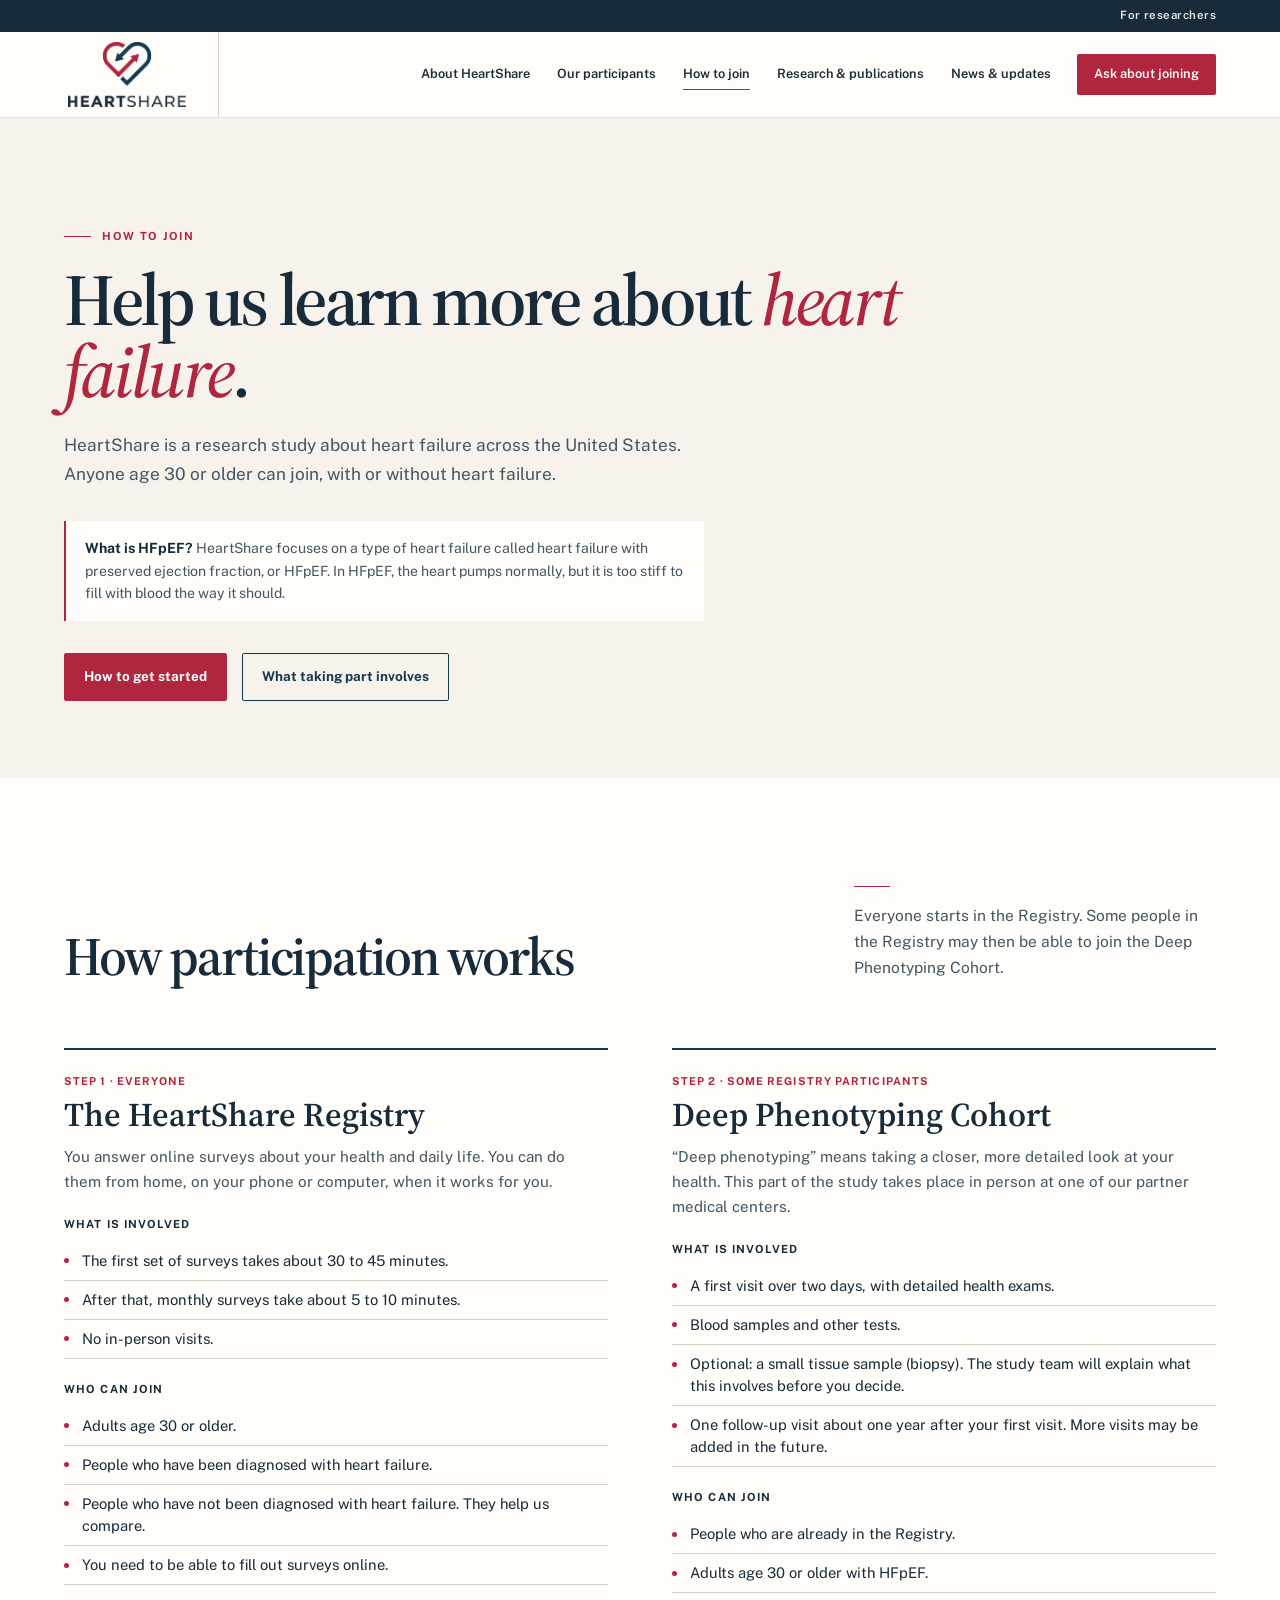
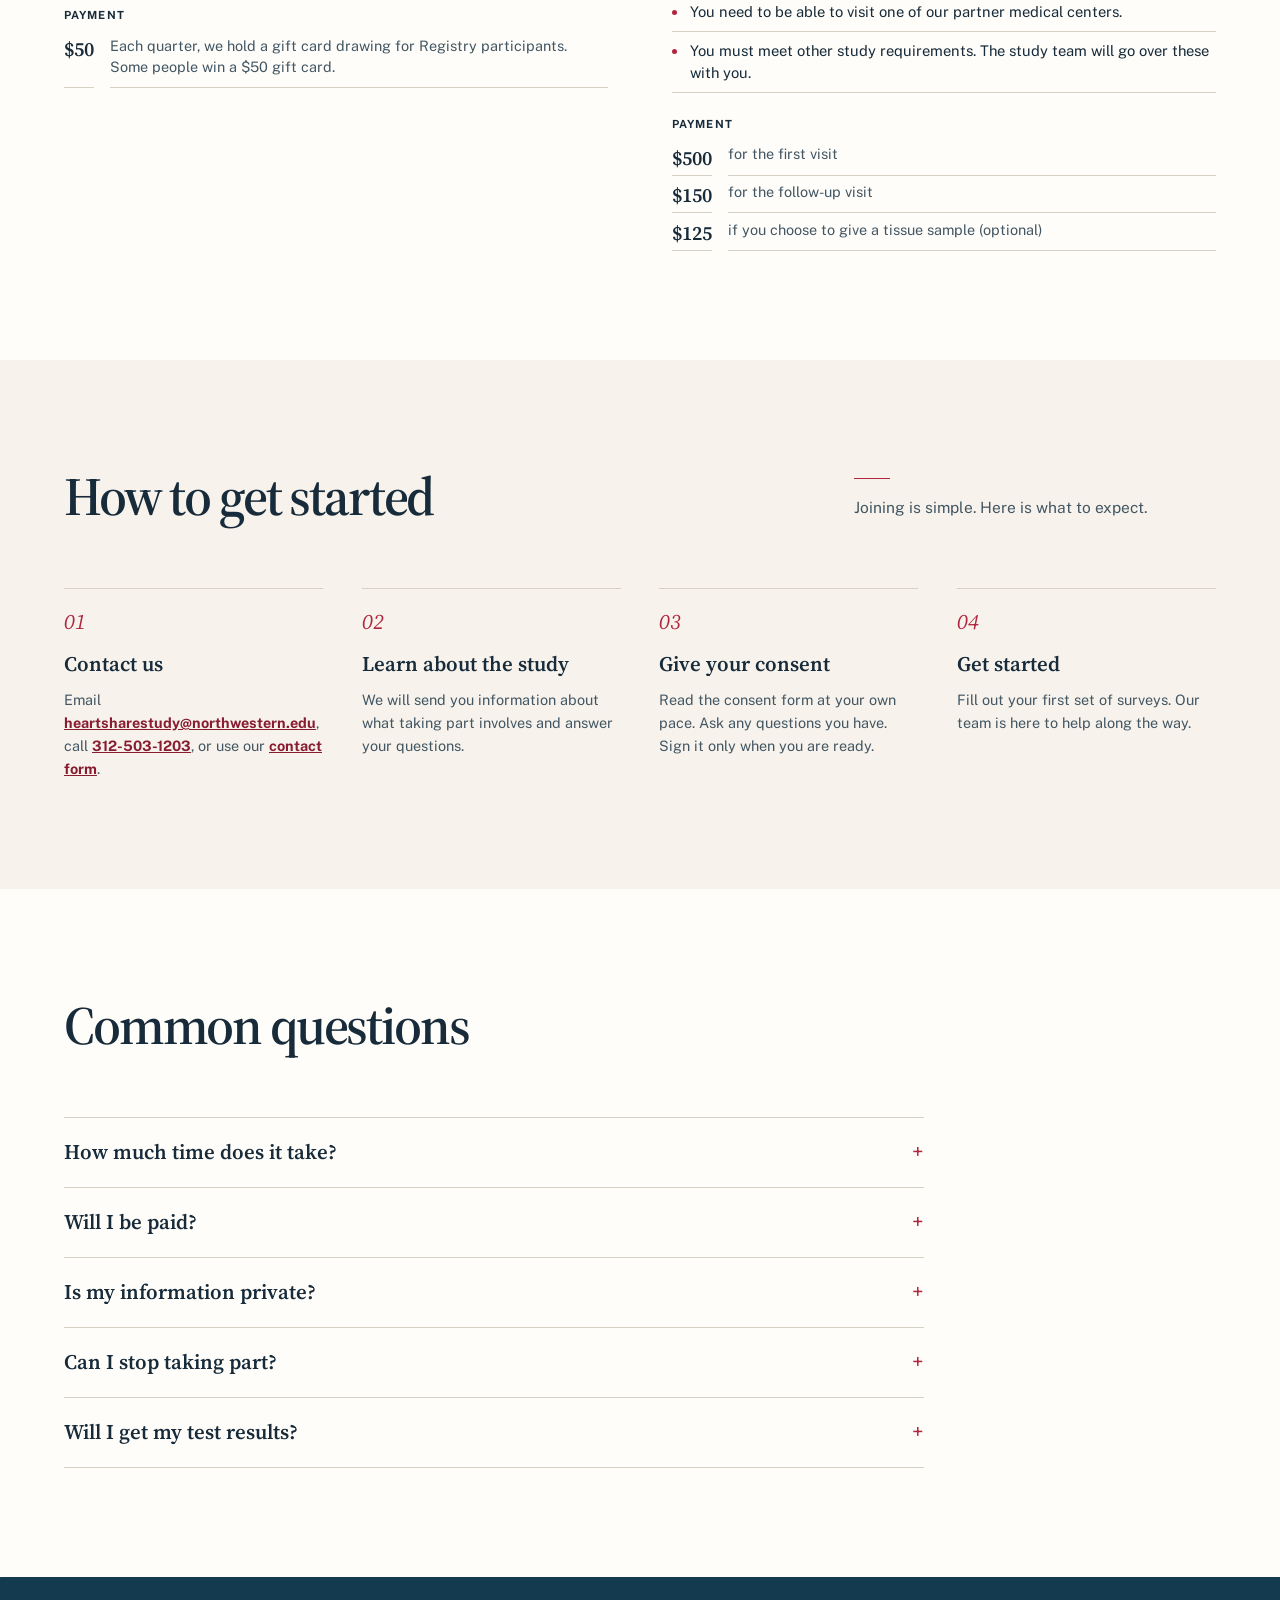
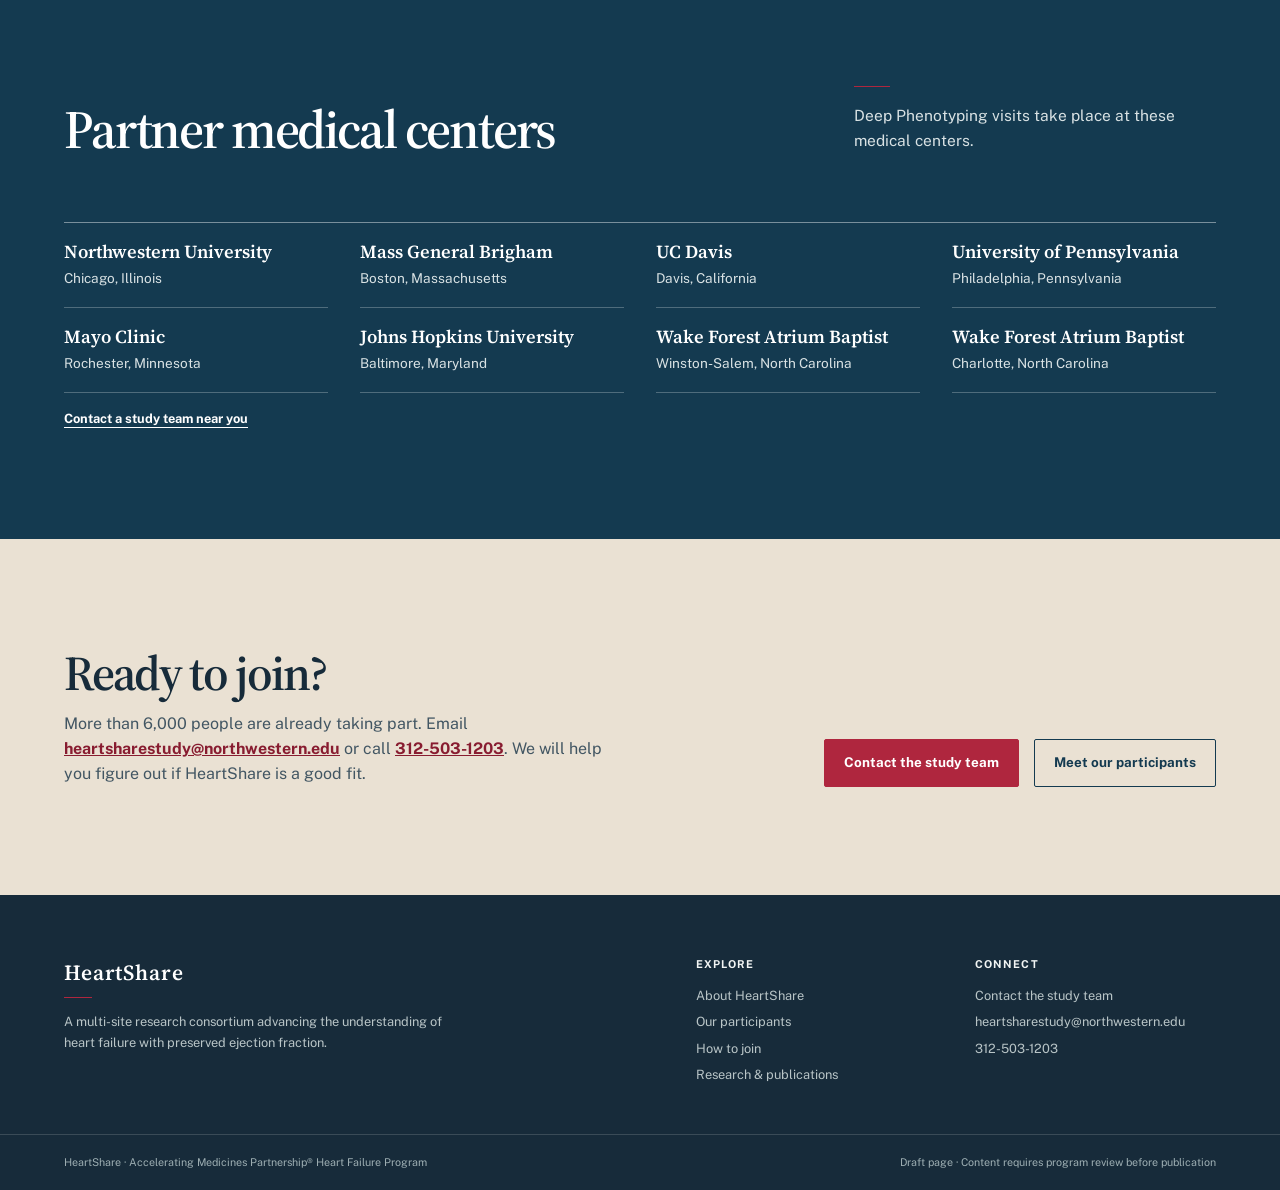
==== join.html @ 176fc203 "Add Our Participants and How to Join pages; share site styles - New our-participants.html: figures a" ====
<!doctype html>
<html lang="en">
  <head>
    <meta charset="UTF-8" />
    <meta name="viewport" content="width=device-width, initial-scale=1.0" />
    <meta name="description" content="How to join HeartShare, a national research study on heart failure. Anyone age 30 or older can join, with or without heart failure." />
    <title>How to join — HeartShare</title>
    <link rel="icon" type="image/png" href="heartshare-logo.png" />
    <link rel="preconnect" href="https://fonts.googleapis.com" />
    <link rel="preconnect" href="https://fonts.gstatic.com" crossorigin />
    <link href="https://fonts.googleapis.com/css2?family=Public+Sans:ital,wght@0,400;0,500;0,600;0,700;1,400&family=Source+Serif+4:ital,opsz,wght@0,8..60,500;0,8..60,600;0,8..60,700;1,8..60,500;1,8..60,600&display=swap" rel="stylesheet" />
    <link rel="stylesheet" href="site.css" />
    <style>
      /* How to join: plain answers in the order people ask them: what, who, how, questions, where. */
      .wrap{max-width:1280px;margin:auto}
      .hfpef-note{max-width:640px;margin:0 0 2rem;padding:1rem 1.2rem;border-left:2px solid var(--crimson);background:var(--paper);color:var(--ink-soft);font-size:.88rem;line-height:1.6}.hfpef-note strong{color:var(--ink)}
      .paths{background:var(--paper)}.path-grid{display:grid;grid-template-columns:repeat(2,minmax(0,1fr));gap:clamp(2rem,5vw,5rem)}
      .path{padding-top:1.4rem;border-top:2px solid var(--navy);scroll-margin-top:100px}.path-step{display:block;margin-bottom:.5rem;color:var(--crimson);font-size:.68rem;font-weight:700;letter-spacing:.1em;text-transform:uppercase}.path h3{margin:0 0 .6rem;font-family:var(--serif);font-size:clamp(1.7rem,2.6vw,2.2rem);font-weight:600;line-height:1.1}.path>p{max-width:520px;margin:0 0 1.4rem;color:var(--ink-soft);font-size:.95rem;line-height:1.65}
      .path h4{margin:1.4rem 0 .5rem;font-size:.7rem;font-weight:700;letter-spacing:.1em;text-transform:uppercase}.path ul{margin:0;padding:0;list-style:none}.path li{position:relative;padding:.5rem 0 .5rem 1.1rem;border-bottom:1px solid var(--line);font-size:.92rem;line-height:1.5}.path li::before{position:absolute;top:1.05rem;left:0;width:5px;height:5px;content:"";background:var(--crimson);border-radius:50%}
      .pay{display:grid;grid-template-columns:auto minmax(0,1fr);gap:.2rem 1rem;margin:0}.pay dt{font-family:var(--serif);font-size:1.25rem;font-weight:600}.pay dd{margin:0;padding:.2rem 0 .6rem;color:var(--ink-soft);font-size:.9rem;line-height:1.45;border-bottom:1px solid var(--line)}.pay dt{padding-top:.1rem;border-bottom:1px solid var(--line)}
      .steps-section{background:var(--cream)}.steps{display:grid;grid-template-columns:repeat(4,minmax(0,1fr));gap:clamp(1.2rem,3vw,2.5rem);margin:0;padding:0;list-style:none;counter-reset:step}
      .steps li{padding-top:1rem;border-top:1px solid var(--line);counter-increment:step}.steps li::before{display:block;margin-bottom:.6rem;color:var(--crimson);font-family:var(--serif);font-size:1.35rem;font-style:italic;content:"0" counter(step)}.steps h3{margin:0 0 .45rem;font-family:var(--serif);font-size:1.3rem;font-weight:600}.steps p{margin:0;color:var(--ink-soft);font-size:.9rem;line-height:1.6}.steps a{color:var(--crimson-deep);font-weight:700}
      .faq{background:var(--paper)}.faq-list{max-width:860px;border-top:1px solid var(--line)}.faq-list details{border-bottom:1px solid var(--line)}.faq-list summary{display:flex;justify-content:space-between;gap:1rem;padding:1.15rem 0;font-family:var(--serif);font-size:1.3rem;font-weight:600;cursor:pointer;list-style:none}.faq-list summary::-webkit-details-marker{display:none}.faq-list summary::after{flex:none;color:var(--crimson);font-family:var(--sans);font-weight:400;content:"+"}.faq-list details[open] summary::after{content:"–"}.faq-list details p{max-width:720px;margin:0 0 1.2rem;color:var(--ink-soft);font-size:.95rem;line-height:1.65}
      .sites{color:#fff;background-color:var(--navy);background-image:linear-gradient(130deg,rgba(255,255,255,.055) 0 1px,transparent 1px 28px)}.sites .section-head h2{color:#fff}.sites .section-head p{color:#d9e2e4}
      .site-list{display:grid;grid-template-columns:repeat(4,minmax(0,1fr));gap:0 2rem;margin:0;padding:0;list-style:none;border-top:1px solid rgba(255,255,255,.43)}.site-list li{padding:1.1rem 0;border-bottom:1px solid rgba(255,255,255,.25)}.site-list strong{display:block;font-family:var(--serif);font-size:1.15rem;font-weight:600;line-height:1.25}.site-list span{display:block;margin-top:.3rem;color:#d9e2e4;font-size:.85rem}
      .sites .inline-link{color:#fff}.sites .inline-link:hover{color:#f7cdd5}
      .closing{background:var(--oat)}.closing-inner{display:grid;grid-template-columns:minmax(0,1fr) auto;gap:2rem;align-items:end;max-width:1280px;margin:auto}.closing h2{max-width:720px;margin:0 0 .8rem;font-family:var(--serif);font-size:clamp(2.2rem,3.8vw,3.6rem);font-weight:600;line-height:1.05;letter-spacing:-.04em}.closing p{max-width:560px;margin:0;color:var(--ink-soft)}.closing a:not(.button){color:var(--crimson-deep);font-weight:700}
      @media(max-width:1000px){.steps,.site-list{grid-template-columns:repeat(2,minmax(0,1fr))}}
      @media(max-width:780px){.path-grid,.closing-inner{grid-template-columns:1fr}}
      @media(max-width:460px){.steps,.site-list{grid-template-columns:1fr}}
    </style>
  </head>
  <body>
    <a class="skip-link" href="#main-content">Skip to main content</a>
    <div class="utility-bar"><a href="https://amphf.org/for-scientists/">For researchers</a></div>
    <header id="top" class="site-header">
      <a class="brand brand-logo" href="index.html" aria-label="HeartShare home"><img src="heartshare-logo.png" alt="HeartShare" /></a>
      <button class="menu-button" type="button" aria-expanded="false" aria-controls="site-navigation">Menu</button>
      <nav id="site-navigation" class="main-nav" aria-label="Main navigation" data-open="false">
        <a href="https://amphf.org/about/">About HeartShare</a><a href="our-participants.html">Our participants</a><a href="join.html" aria-current="page">How to join</a><a href="index.html#research">Research &amp; publications</a><a href="https://amphf.org/news-and-updates/in-the-news/">News &amp; updates</a><a class="nav-cta" href="mailto:heartsharestudy@northwestern.edu?subject=HeartShare%20study%20inquiry">Ask about joining</a>
      </nav>
    </header>
    <main id="main-content">
      <section class="page-hero" aria-labelledby="page-heading">
        <div class="page-hero-inner">
          <p class="eyebrow">How to join</p>
          <h1 id="page-heading">Help us learn more about <em>heart failure</em>.</h1>
          <p class="lede">HeartShare is a research study about heart failure across the United States. Anyone age 30 or older can join, with or without heart failure.</p>
          <p class="hfpef-note"><strong>What is HFpEF?</strong> HeartShare focuses on a type of heart failure called heart failure with preserved ejection fraction, or HFpEF. In HFpEF, the heart pumps normally, but it is too stiff to fill with blood the way it should.</p>
          <div class="page-actions"><a class="button button-primary" href="#steps">How to get started</a><a class="button button-secondary" href="#registry">What taking part involves</a></div>
        </div>
      </section>

      <section class="section paths" aria-labelledby="paths-heading">
        <div class="section-head"><h2 id="paths-heading">How participation works</h2><p>Everyone starts in the Registry. Some people in the Registry may then be able to join the Deep Phenotyping Cohort.</p></div>
        <div class="wrap path-grid">
          <article id="registry" class="path" aria-labelledby="registry-heading">
            <span class="path-step">Step 1 · Everyone</span>
            <h3 id="registry-heading">The HeartShare Registry</h3>
            <p>You answer online surveys about your health and daily life. You can do them from home, on your phone or computer, when it works for you.</p>
            <h4>What is involved</h4>
            <ul>
              <li>The first set of surveys takes about 30 to 45 minutes.</li>
              <li>After that, monthly surveys take about 5 to 10 minutes.</li>
              <li>No in-person visits.</li>
            </ul>
            <h4>Who can join</h4>
            <ul>
              <li>Adults age 30 or older.</li>
              <li>People who have been diagnosed with heart failure.</li>
              <li>People who have not been diagnosed with heart failure. They help us compare.</li>
              <li>You need to be able to fill out surveys online.</li>
            </ul>
            <h4>Payment</h4>
            <dl class="pay"><dt>$50</dt><dd>Each quarter, we hold a gift card drawing for Registry participants. Some people win a $50 gift card.</dd></dl>
          </article>
          <article id="deep-phenotyping" class="path" aria-labelledby="dp-heading">
            <span class="path-step">Step 2 · Some Registry participants</span>
            <h3 id="dp-heading">Deep Phenotyping Cohort</h3>
            <p>“Deep phenotyping” means taking a closer, more detailed look at your health. This part of the study takes place in person at one of our partner medical centers.</p>
            <h4>What is involved</h4>
            <ul>
              <li>A first visit over two days, with detailed health exams.</li>
              <li>Blood samples and other tests.</li>
              <li>Optional: a small tissue sample (biopsy). The study team will explain what this involves before you decide.</li>
              <li>One follow-up visit about one year after your first visit. More visits may be added in the future.</li>
            </ul>
            <h4>Who can join</h4>
            <ul>
              <li>People who are already in the Registry.</li>
              <li>Adults age 30 or older with HFpEF.</li>
              <li>You need to be able to visit one of our partner medical centers.</li>
              <li>You must meet other study requirements. The study team will go over these with you.</li>
            </ul>
            <h4>Payment</h4>
            <dl class="pay">
              <dt>$500</dt><dd>for the first visit</dd>
              <dt>$150</dt><dd>for the follow-up visit</dd>
              <dt>$125</dt><dd>if you choose to give a tissue sample (optional)</dd>
            </dl>
          </article>
        </div>
      </section>

      <section id="steps" class="section steps-section" aria-labelledby="steps-heading">
        <div class="section-head"><h2 id="steps-heading">How to get started</h2><p>Joining is simple. Here is what to expect.</p></div>
        <ol class="wrap steps">
          <li><h3>Contact us</h3><p>Email <a href="mailto:heartsharestudy@northwestern.edu?subject=Joining%20HeartShare">heartsharestudy@northwestern.edu</a>, call <a href="tel:+13125031203">312-503-1203</a>, or use our <a href="https://amphf.org/contact/">contact form</a>.</p></li>
          <li><h3>Learn about the study</h3><p>We will send you information about what taking part involves and answer your questions.</p></li>
          <li><h3>Give your consent</h3><p>Read the consent form at your own pace. Ask any questions you have. Sign it only when you are ready.</p></li>
          <li><h3>Get started</h3><p>Fill out your first set of surveys. Our team is here to help along the way.</p></li>
        </ol>
      </section>

      <section class="section faq" aria-labelledby="faq-heading">
        <div class="section-head"><h2 id="faq-heading">Common questions</h2></div>
        <div class="wrap"><div class="faq-list">
          <details><summary>How much time does it take?</summary><p>In the Registry, the first set of surveys takes about 30 to 45 minutes. After that, monthly surveys take about 5 to 10 minutes. In the Deep Phenotyping Cohort, the first visit takes place over two days. There is one shorter follow-up visit about a year later.</p></details>
          <details><summary>Will I be paid?</summary><p>Each quarter, we hold a drawing for Registry participants. Some people win a $50 gift card. Deep Phenotyping participants receive $500 for the first visit and $150 for the follow-up visit. People who choose to give an optional tissue sample receive $125.</p></details>
          <details><summary>Is my information private?</summary><p>Your study data and samples are labeled with a study code, not your name. Your name and address are not stored with them. Only approved researchers can see the data, and they cannot download it. Any use of the data must be approved by HeartShare leaders.</p></details>
          <details><summary>Can I stop taking part?</summary><p>Yes. You can stop at any time, for any reason. Stopping will not affect your regular medical care. To stop, contact the study team.</p></details>
          <details><summary>Will I get my test results?</summary><p>Deep Phenotyping participants get results from tests that may matter for their health. Registry participants do not get individual results. Everyone can see updates about what we are learning on this website.</p></details>
        </div></div>
      </section>

      <section class="section sites" aria-labelledby="sites-heading">
        <div class="section-head"><h2 id="sites-heading">Partner medical centers</h2><p>Deep Phenotyping visits take place at these medical centers.</p></div>
        <div class="wrap">
          <ul class="site-list">
            <li><strong>Northwestern University</strong><span>Chicago, Illinois</span></li>
            <li><strong>Mass General Brigham</strong><span>Boston, Massachusetts</span></li>
            <li><strong>UC Davis</strong><span>Davis, California</span></li>
            <li><strong>University of Pennsylvania</strong><span>Philadelphia, Pennsylvania</span></li>
            <li><strong>Mayo Clinic</strong><span>Rochester, Minnesota</span></li>
            <li><strong>Johns Hopkins University</strong><span>Baltimore, Maryland</span></li>
            <li><strong>Wake Forest Atrium Baptist</strong><span>Winston-Salem, North Carolina</span></li>
            <li><strong>Wake Forest Atrium Baptist</strong><span>Charlotte, North Carolina</span></li>
          </ul>
          <a class="inline-link" href="https://amphf.org/contact/">Contact a study team near you</a>
        </div>
      </section>

      <section class="section closing" aria-labelledby="closing-heading">
        <div class="closing-inner">
          <div><h2 id="closing-heading">Ready to join?</h2><p>More than 6,000 people are already taking part. Email <a href="mailto:heartsharestudy@northwestern.edu?subject=Joining%20HeartShare">heartsharestudy@northwestern.edu</a> or call <a href="tel:+13125031203">312-503-1203</a>. We will help you figure out if HeartShare is a good fit.</p></div>
          <div class="page-actions"><a class="button button-primary" href="https://amphf.org/contact/">Contact the study team</a><a class="button button-secondary" href="our-participants.html">Meet our participants</a></div>
        </div>
      </section>
    </main>
    <footer><div class="footer-main"><div><a class="footer-wordmark" href="index.html">HeartShare</a><p class="footer-copy">A multi-site research consortium advancing the understanding of heart failure with preserved ejection fraction.</p></div><div class="footer-column"><h3>Explore</h3><a href="https://amphf.org/about/">About HeartShare</a><a href="our-participants.html">Our participants</a><a href="join.html">How to join</a><a href="index.html#research">Research &amp; publications</a></div><div class="footer-column"><h3>Connect</h3><a href="https://amphf.org/contact/">Contact the study team</a><a href="mailto:heartsharestudy@northwestern.edu">heartsharestudy@northwestern.edu</a><a href="tel:+13125031203">312-503-1203</a></div></div><div class="footer-bottom"><span>HeartShare · Accelerating Medicines Partnership® Heart Failure Program</span><span>Draft page · Content requires program review before publication</span></div></footer>
    <script>
      const menuButton = document.querySelector('.menu-button');
      const navigation = document.querySelector('.main-nav');
      menuButton.addEventListener('click', () => { const nextState = navigation.dataset.open !== 'true'; navigation.dataset.open = String(nextState); menuButton.setAttribute('aria-expanded', String(nextState)); menuButton.textContent = nextState ? 'Close' : 'Menu'; });
      navigation.querySelectorAll('a').forEach((link) => link.addEventListener('click', () => { navigation.dataset.open = 'false'; menuButton.setAttribute('aria-expanded', 'false'); menuButton.textContent = 'Menu'; }));
    </script>
  </body>
</html>
---- site.css ----
/* HeartShare shared styles: tokens, header, navigation, buttons, section heads, footer.
   Page-specific layouts live in each page's own <style> block. */
:root {
--cream:#f7f3ec; --paper:#fffdf9; --oat:#eae1d3; --ink:#172b3a; --ink-soft:#425663;
--navy:#143a50; --crimson:#af263e; --crimson-deep:#881c30; --line:#d7d0c4;
--sans:"Public Sans",Arial,sans-serif; --serif:"Source Serif 4",Georgia,serif;
--ease-out:cubic-bezier(.23,1,.32,1); --page-edge:clamp(1.25rem,5vw,5.5rem);
}
*{box-sizing:border-box} html{scroll-behavior:smooth} body{margin:0;color:var(--ink);background:var(--paper);font-family:var(--sans);font-size:16px;line-height:1.55;-webkit-font-smoothing:antialiased} img{display:block;max-width:100%} a{color:inherit} a:focus-visible,button:focus-visible{outline:3px solid var(--crimson);outline-offset:4px}
.skip-link{position:absolute;top:-4rem;left:1rem;z-index:100;padding:.7rem 1rem;color:#fff;background:var(--navy);border-radius:3px}.skip-link:focus{top:1rem}
.utility-bar{display:flex;justify-content:flex-end;align-items:center;gap:1.25rem;padding:.43rem var(--page-edge);color:#e8ecec;background:var(--ink);font-size:.72rem;font-weight:600;letter-spacing:.04em}.utility-bar a{text-decoration:none}.utility-bar a:hover{text-decoration:underline;text-underline-offset:3px}
.site-header{position:sticky;top:0;z-index:30;display:flex;align-items:center;min-height:80px;padding:0 var(--page-edge);background:rgba(255,253,249,.96);border-bottom:1px solid rgba(23,43,58,.12);backdrop-filter:blur(12px)}
/* Official-logo treatment and low-ornament rule: no heartbeat, pulse, or EKG graphics. */
.brand-logo{display:inline-flex;align-items:center;min-width:max-content;margin-right:auto;padding:10px 28px 10px 0;border-right:1px solid var(--line);text-decoration:none}.brand-logo img{width:126px;height:auto;max-height:65px;object-fit:contain}
.main-nav{display:flex;align-items:center;gap:clamp(1rem,2.1vw,2.05rem);margin-left:auto}.main-nav a{position:relative;padding:.5rem 0;color:var(--ink);font-size:.8rem;font-weight:600;text-decoration:none}.main-nav a:not(.nav-cta)::after{position:absolute;right:0;bottom:.15rem;left:0;height:1px;content:"";background:var(--crimson);transform:scaleX(0);transform-origin:right;transition:transform 180ms var(--ease-out)}.main-nav a:not(.nav-cta):hover::after{transform:scaleX(1);transform-origin:left}.main-nav .nav-cta{padding:.66rem 1.05rem;color:#fff;background:var(--crimson);border-radius:2px;transition:background 160ms var(--ease-out),transform 160ms var(--ease-out)}.main-nav .nav-cta:hover{background:var(--crimson-deep)}.main-nav .nav-cta:active,.button:active{transform:scale(.97)}.menu-button{display:none;margin-left:auto;padding:.55rem;color:var(--ink);background:transparent;border:0;font:inherit;font-size:.82rem;font-weight:700}
main{overflow:hidden} h1,h2,h3,p{margin-top:0}
h1{max-width:650px;margin-bottom:1.45rem;font-family:var(--serif);font-size:clamp(3.15rem,5.7vw,6.1rem);font-weight:600;line-height:.98;letter-spacing:-.047em}h1 em{color:var(--crimson);font-weight:500}
.button{display:inline-flex;align-items:center;justify-content:center;min-height:48px;padding:.78rem 1.2rem;border:1px solid var(--navy);border-radius:2px;font-size:.84rem;font-weight:700;text-decoration:none;transition:color 160ms var(--ease-out),background 160ms var(--ease-out),transform 160ms var(--ease-out)}.button-primary{color:#fff;background:var(--crimson);border-color:var(--crimson)}.button-primary:hover{background:var(--crimson-deep);border-color:var(--crimson-deep)}.button-secondary{color:var(--navy);background:transparent}.button-secondary:hover{color:var(--crimson);border-color:var(--crimson)}
.section{padding:clamp(4.8rem,8.5vw,8.5rem) var(--page-edge)}.section-head{display:grid;grid-template-columns:minmax(0,1.12fr) minmax(260px,.58fr);gap:clamp(2rem,7vw,8rem);align-items:end;max-width:1280px;margin:0 auto clamp(2.7rem,5vw,4.5rem)}.section-head:not(:has(p)){grid-template-columns:minmax(0,1fr)}.section-head h2{margin-bottom:0;font-family:var(--serif);font-size:clamp(2.55rem,4.2vw,4.4rem);font-weight:600;line-height:1.03;letter-spacing:-.04em}.section-head p{max-width:390px;margin:0 0 .25rem;color:var(--ink-soft);font-size:.97rem;line-height:1.65}.section-head p::before{display:block;width:36px;height:1px;margin-bottom:1rem;content:"";background:var(--crimson)}
.inline-link{display:inline-block;margin-top:1rem;color:var(--crimson-deep);font-size:.8rem;font-weight:700;text-decoration-thickness:1px;text-underline-offset:.26rem}.inline-link:hover{color:var(--navy)}
.eyebrow{display:inline-flex;align-items:center;gap:.7rem;margin:0 0 1.2rem;color:var(--crimson);font-size:.7rem;font-weight:700;letter-spacing:.12em;text-transform:uppercase}.eyebrow::before{width:27px;height:1px;content:"";background:currentColor}
.page-hero{padding:clamp(4rem,8vw,7.5rem) var(--page-edge) clamp(3.2rem,6vw,5.5rem);background:var(--cream)}.page-hero-inner{max-width:1280px;margin:auto}.page-hero h1{max-width:900px}.page-hero .lede{max-width:640px;margin-bottom:2rem;color:var(--ink-soft);font-size:clamp(1rem,1.35vw,1.16rem);line-height:1.7}.page-actions{display:flex;flex-wrap:wrap;gap:.9rem}
.visually-hidden{position:absolute;width:1px;height:1px;margin:-1px;padding:0;overflow:hidden;clip:rect(0 0 0 0);white-space:nowrap;border:0}
.main-nav a[aria-current="page"]::after{transform:scaleX(1)}
footer{color:#e5ecec;background:var(--ink)}.footer-main{display:grid;grid-template-columns:minmax(240px,1.6fr) repeat(2,minmax(130px,.65fr));gap:2.4rem;max-width:1280px;margin:auto;padding:3.8rem var(--page-edge) 2.6rem}.footer-wordmark{display:inline-block;margin:0 0 .9rem;color:#fff;font-family:var(--serif);font-size:1.35rem;font-weight:600;letter-spacing:.04em;text-decoration:none}.footer-wordmark::after{display:block;width:28px;height:1px;margin-top:.45rem;content:"";background:var(--crimson)}.footer-copy{max-width:380px;margin:0;color:#b9c5c7;font-size:.8rem;line-height:1.6}.footer-column h3{margin:0 0 .8rem;color:#f2f5f4;font-size:.68rem;letter-spacing:.1em;text-transform:uppercase}.footer-column a{display:block;width:fit-content;margin:.42rem 0;color:#b9c5c7;font-size:.8rem;text-decoration:none}.footer-column a:hover{color:#fff;text-decoration:underline;text-underline-offset:3px}.footer-bottom{display:flex;flex-wrap:wrap;justify-content:space-between;gap:.5rem 1.5rem;max-width:1280px;margin:auto;padding:1.2rem var(--page-edge);border-top:1px solid rgba(255,255,255,.15);color:#9eafb3;font-size:.67rem}
@media(max-width:1000px){.main-nav{gap:1rem}.main-nav a{font-size:.72rem}}
@media(max-width:780px){.utility-bar{justify-content:center}.site-header{min-height:70px}.brand-logo{padding-right:15px}.brand-logo img{width:102px;max-height:53px}.menu-button{display:inline-flex}.main-nav{position:absolute;top:100%;right:0;left:0;display:none;padding:.9rem var(--page-edge) 1.3rem;background:var(--paper);border-bottom:1px solid var(--line);box-shadow:0 12px 20px rgba(23,43,58,.09)}.main-nav[data-open="true"]{display:grid;gap:.25rem}.main-nav a{padding:.72rem 0;font-size:.9rem}.main-nav .nav-cta{display:inline-flex;width:fit-content;margin-top:.5rem;padding:.62rem .9rem}.footer-main{grid-template-columns:1fr;gap:1.8rem}.section-head{grid-template-columns:1fr;gap:1.4rem;margin-bottom:2.5rem}.page-hero{padding-top:3.5rem}}
@media(max-width:460px){.utility-bar{gap:.8rem;padding-inline:1rem;font-size:.62rem}h1{font-size:3.05rem}.page-actions,.page-actions .button{width:100%}}
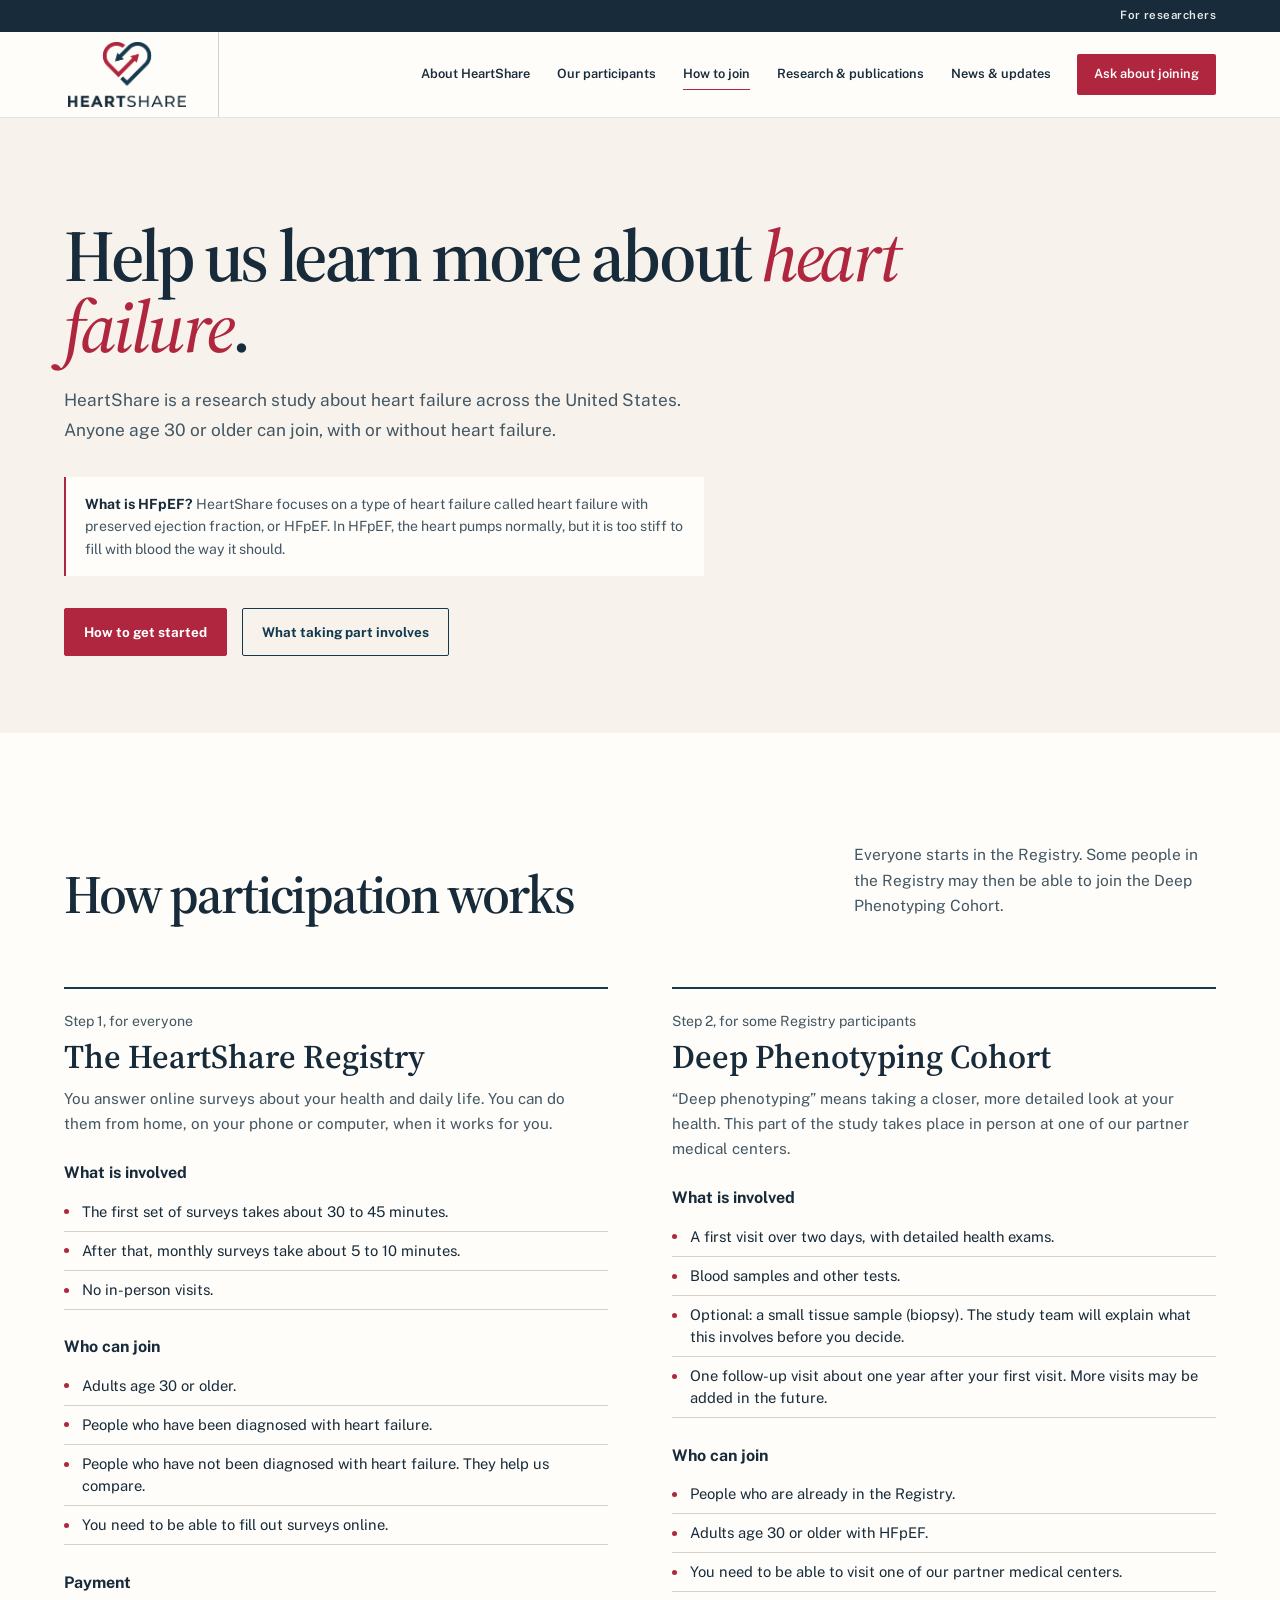
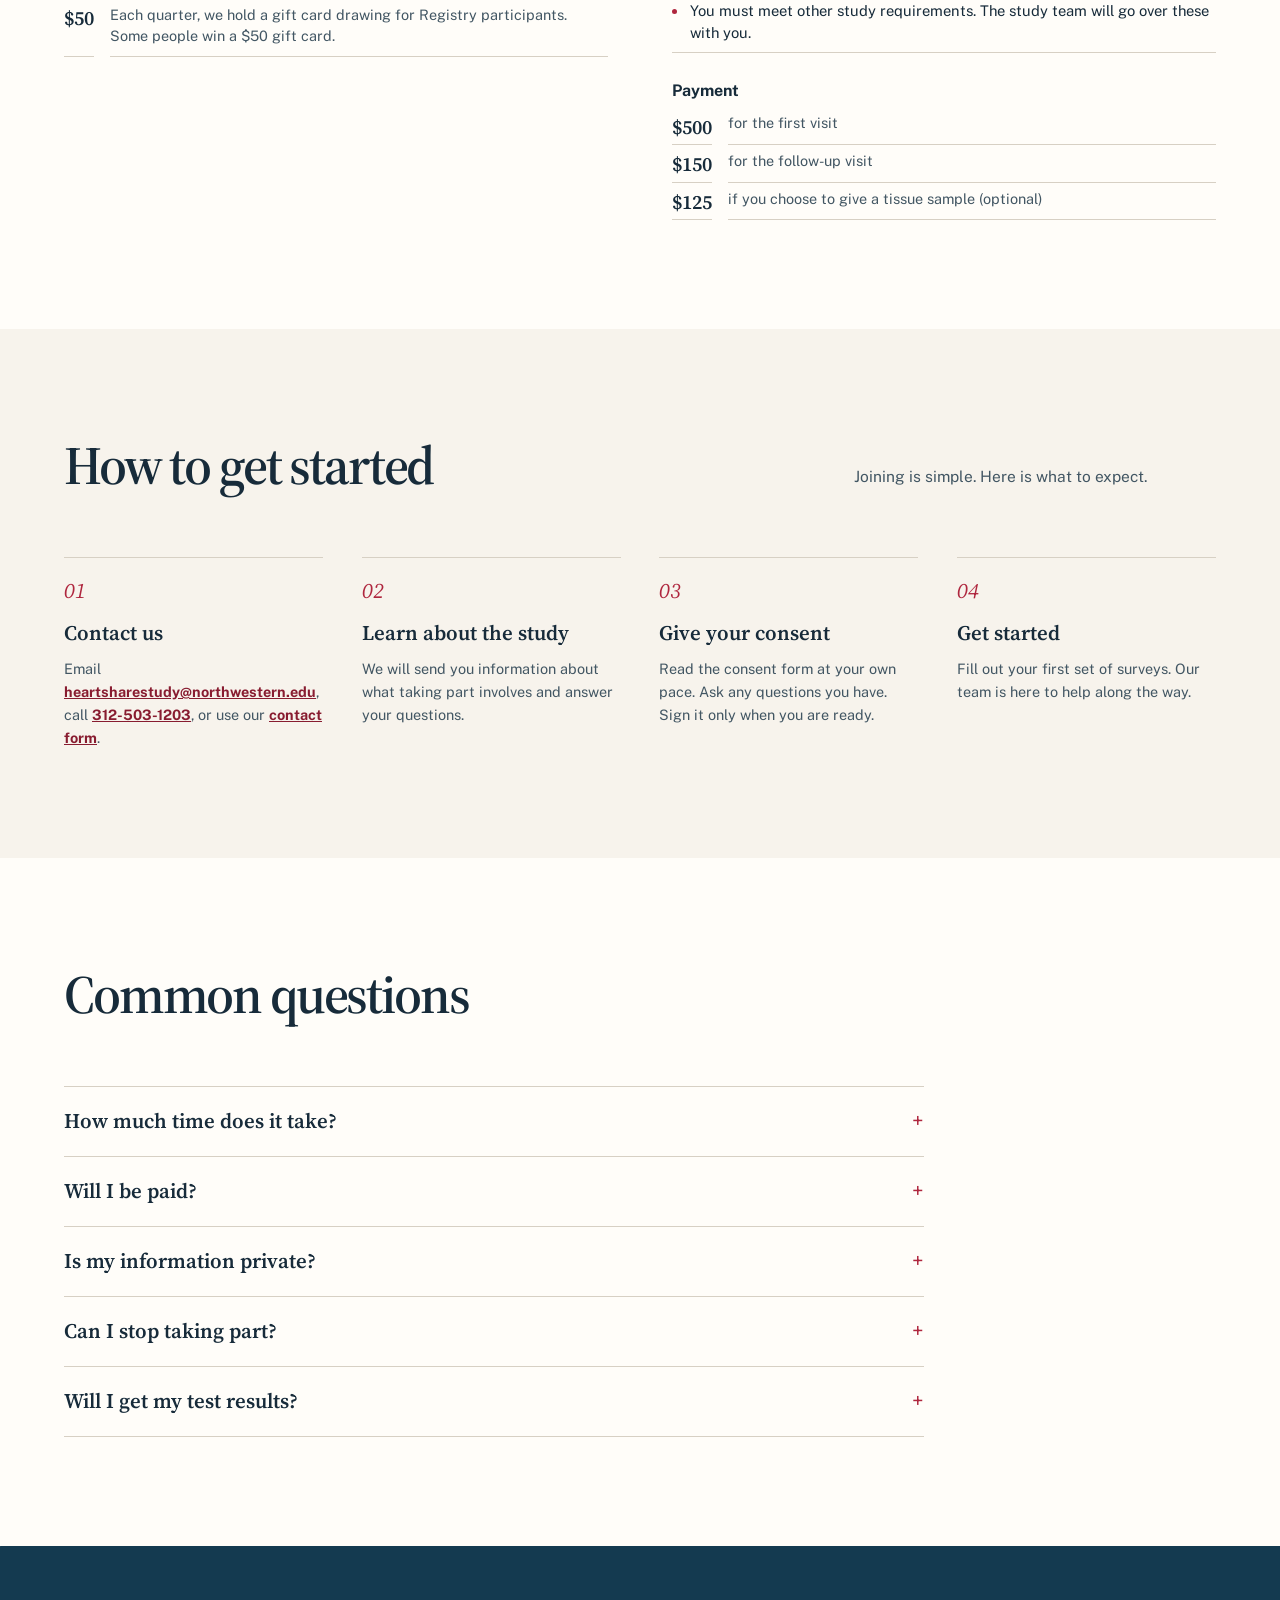
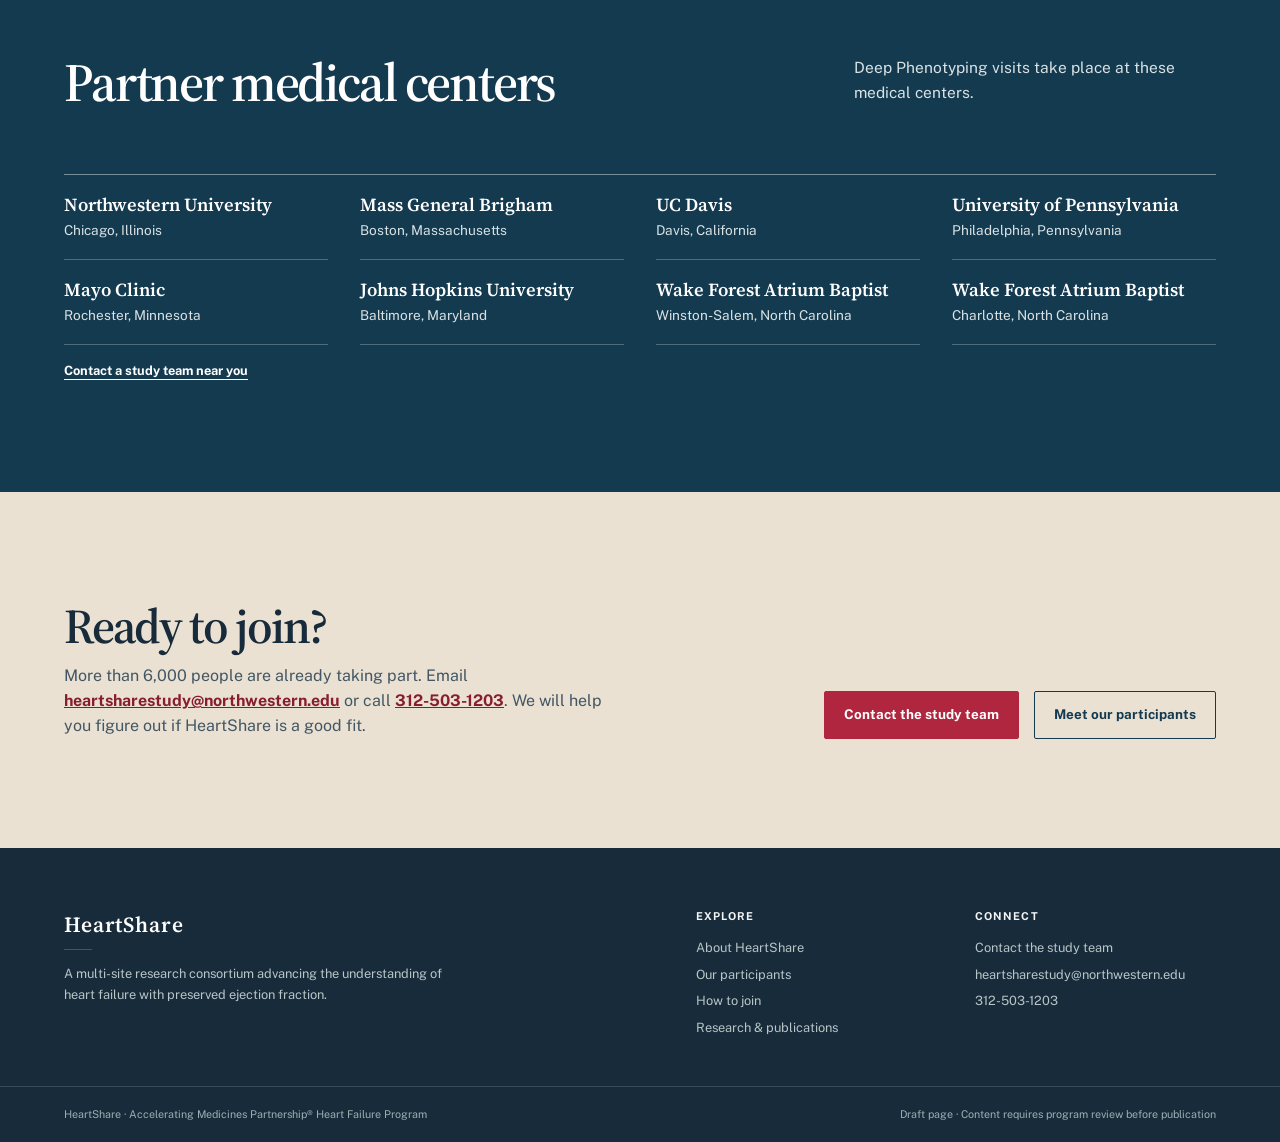
==== commit e2087094: "Replace uppercase eyebrow labels with plain hierarchy - Remove page-hero eyebrows (the heading and a" ====
--- a/join.html
+++ b/join.html
@@ -15,8 +15,8 @@
       .wrap{max-width:1280px;margin:auto}
       .hfpef-note{max-width:640px;margin:0 0 2rem;padding:1rem 1.2rem;border-left:2px solid var(--crimson);background:var(--paper);color:var(--ink-soft);font-size:.88rem;line-height:1.6}.hfpef-note strong{color:var(--ink)}
       .paths{background:var(--paper)}.path-grid{display:grid;grid-template-columns:repeat(2,minmax(0,1fr));gap:clamp(2rem,5vw,5rem)}
-      .path{padding-top:1.4rem;border-top:2px solid var(--navy);scroll-margin-top:100px}.path-step{display:block;margin-bottom:.5rem;color:var(--crimson);font-size:.68rem;font-weight:700;letter-spacing:.1em;text-transform:uppercase}.path h3{margin:0 0 .6rem;font-family:var(--serif);font-size:clamp(1.7rem,2.6vw,2.2rem);font-weight:600;line-height:1.1}.path>p{max-width:520px;margin:0 0 1.4rem;color:var(--ink-soft);font-size:.95rem;line-height:1.65}
-      .path h4{margin:1.4rem 0 .5rem;font-size:.7rem;font-weight:700;letter-spacing:.1em;text-transform:uppercase}.path ul{margin:0;padding:0;list-style:none}.path li{position:relative;padding:.5rem 0 .5rem 1.1rem;border-bottom:1px solid var(--line);font-size:.92rem;line-height:1.5}.path li::before{position:absolute;top:1.05rem;left:0;width:5px;height:5px;content:"";background:var(--crimson);border-radius:50%}
+      .path{padding-top:1.4rem;border-top:2px solid var(--navy);scroll-margin-top:100px}.path-step{display:block;margin-bottom:.4rem;color:var(--ink-soft);font-size:.88rem}.path h3{margin:0 0 .6rem;font-family:var(--serif);font-size:clamp(1.7rem,2.6vw,2.2rem);font-weight:600;line-height:1.1}.path>p{max-width:520px;margin:0 0 1.4rem;color:var(--ink-soft);font-size:.95rem;line-height:1.65}
+      .path h4{margin:1.6rem 0 .4rem;font-size:1rem;font-weight:700}.path ul{margin:0;padding:0;list-style:none}.path li{position:relative;padding:.5rem 0 .5rem 1.1rem;border-bottom:1px solid var(--line);font-size:.92rem;line-height:1.5}.path li::before{position:absolute;top:1.05rem;left:0;width:5px;height:5px;content:"";background:var(--crimson);border-radius:50%}
       .pay{display:grid;grid-template-columns:auto minmax(0,1fr);gap:.2rem 1rem;margin:0}.pay dt{font-family:var(--serif);font-size:1.25rem;font-weight:600}.pay dd{margin:0;padding:.2rem 0 .6rem;color:var(--ink-soft);font-size:.9rem;line-height:1.45;border-bottom:1px solid var(--line)}.pay dt{padding-top:.1rem;border-bottom:1px solid var(--line)}
       .steps-section{background:var(--cream)}.steps{display:grid;grid-template-columns:repeat(4,minmax(0,1fr));gap:clamp(1.2rem,3vw,2.5rem);margin:0;padding:0;list-style:none;counter-reset:step}
       .steps li{padding-top:1rem;border-top:1px solid var(--line);counter-increment:step}.steps li::before{display:block;margin-bottom:.6rem;color:var(--crimson);font-family:var(--serif);font-size:1.35rem;font-style:italic;content:"0" counter(step)}.steps h3{margin:0 0 .45rem;font-family:var(--serif);font-size:1.3rem;font-weight:600}.steps p{margin:0;color:var(--ink-soft);font-size:.9rem;line-height:1.6}.steps a{color:var(--crimson-deep);font-weight:700}
@@ -43,7 +43,6 @@
     <main id="main-content">
       <section class="page-hero" aria-labelledby="page-heading">
         <div class="page-hero-inner">
-          <p class="eyebrow">How to join</p>
           <h1 id="page-heading">Help us learn more about <em>heart failure</em>.</h1>
           <p class="lede">HeartShare is a research study about heart failure across the United States. Anyone age 30 or older can join, with or without heart failure.</p>
           <p class="hfpef-note"><strong>What is HFpEF?</strong> HeartShare focuses on a type of heart failure called heart failure with preserved ejection fraction, or HFpEF. In HFpEF, the heart pumps normally, but it is too stiff to fill with blood the way it should.</p>
@@ -55,7 +54,7 @@
         <div class="section-head"><h2 id="paths-heading">How participation works</h2><p>Everyone starts in the Registry. Some people in the Registry may then be able to join the Deep Phenotyping Cohort.</p></div>
         <div class="wrap path-grid">
           <article id="registry" class="path" aria-labelledby="registry-heading">
-            <span class="path-step">Step 1 · Everyone</span>
+            <span class="path-step">Step 1, for everyone</span>
             <h3 id="registry-heading">The HeartShare Registry</h3>
             <p>You answer online surveys about your health and daily life. You can do them from home, on your phone or computer, when it works for you.</p>
             <h4>What is involved</h4>
@@ -75,7 +74,7 @@
             <dl class="pay"><dt>$50</dt><dd>Each quarter, we hold a gift card drawing for Registry participants. Some people win a $50 gift card.</dd></dl>
           </article>
           <article id="deep-phenotyping" class="path" aria-labelledby="dp-heading">
-            <span class="path-step">Step 2 · Some Registry participants</span>
+            <span class="path-step">Step 2, for some Registry participants</span>
             <h3 id="dp-heading">Deep Phenotyping Cohort</h3>
             <p>“Deep phenotyping” means taking a closer, more detailed look at your health. This part of the study takes place in person at one of our partner medical centers.</p>
             <h4>What is involved</h4>
--- a/site.css
+++ b/site.css
@@ -16,9 +16,8 @@
 main{overflow:hidden} h1,h2,h3,p{margin-top:0}
 h1{max-width:650px;margin-bottom:1.45rem;font-family:var(--serif);font-size:clamp(3.15rem,5.7vw,6.1rem);font-weight:600;line-height:.98;letter-spacing:-.047em}h1 em{color:var(--crimson);font-weight:500}
 .button{display:inline-flex;align-items:center;justify-content:center;min-height:48px;padding:.78rem 1.2rem;border:1px solid var(--navy);border-radius:2px;font-size:.84rem;font-weight:700;text-decoration:none;transition:color 160ms var(--ease-out),background 160ms var(--ease-out),transform 160ms var(--ease-out)}.button-primary{color:#fff;background:var(--crimson);border-color:var(--crimson)}.button-primary:hover{background:var(--crimson-deep);border-color:var(--crimson-deep)}.button-secondary{color:var(--navy);background:transparent}.button-secondary:hover{color:var(--crimson);border-color:var(--crimson)}
-.section{padding:clamp(4.8rem,8.5vw,8.5rem) var(--page-edge)}.section-head{display:grid;grid-template-columns:minmax(0,1.12fr) minmax(260px,.58fr);gap:clamp(2rem,7vw,8rem);align-items:end;max-width:1280px;margin:0 auto clamp(2.7rem,5vw,4.5rem)}.section-head:not(:has(p)){grid-template-columns:minmax(0,1fr)}.section-head h2{margin-bottom:0;font-family:var(--serif);font-size:clamp(2.55rem,4.2vw,4.4rem);font-weight:600;line-height:1.03;letter-spacing:-.04em}.section-head p{max-width:390px;margin:0 0 .25rem;color:var(--ink-soft);font-size:.97rem;line-height:1.65}.section-head p::before{display:block;width:36px;height:1px;margin-bottom:1rem;content:"";background:var(--crimson)}
+.section{padding:clamp(4.8rem,8.5vw,8.5rem) var(--page-edge)}.section-head{display:grid;grid-template-columns:minmax(0,1.12fr) minmax(260px,.58fr);gap:clamp(2rem,7vw,8rem);align-items:end;max-width:1280px;margin:0 auto clamp(2.7rem,5vw,4.5rem)}.section-head:not(:has(p)){grid-template-columns:minmax(0,1fr)}.section-head h2{margin-bottom:0;font-family:var(--serif);font-size:clamp(2.55rem,4.2vw,4.4rem);font-weight:600;line-height:1.03;letter-spacing:-.04em}.section-head p{max-width:390px;margin:0 0 .25rem;color:var(--ink-soft);font-size:.97rem;line-height:1.65}
 .inline-link{display:inline-block;margin-top:1rem;color:var(--crimson-deep);font-size:.8rem;font-weight:700;text-decoration-thickness:1px;text-underline-offset:.26rem}.inline-link:hover{color:var(--navy)}
-.eyebrow{display:inline-flex;align-items:center;gap:.7rem;margin:0 0 1.2rem;color:var(--crimson);font-size:.7rem;font-weight:700;letter-spacing:.12em;text-transform:uppercase}.eyebrow::before{width:27px;height:1px;content:"";background:currentColor}
 .page-hero{padding:clamp(4rem,8vw,7.5rem) var(--page-edge) clamp(3.2rem,6vw,5.5rem);background:var(--cream)}.page-hero-inner{max-width:1280px;margin:auto}.page-hero h1{max-width:900px}.page-hero .lede{max-width:640px;margin-bottom:2rem;color:var(--ink-soft);font-size:clamp(1rem,1.35vw,1.16rem);line-height:1.7}.page-actions{display:flex;flex-wrap:wrap;gap:.9rem}
 .visually-hidden{position:absolute;width:1px;height:1px;margin:-1px;padding:0;overflow:hidden;clip:rect(0 0 0 0);white-space:nowrap;border:0}
 .main-nav a[aria-current="page"]::after{transform:scaleX(1)}
